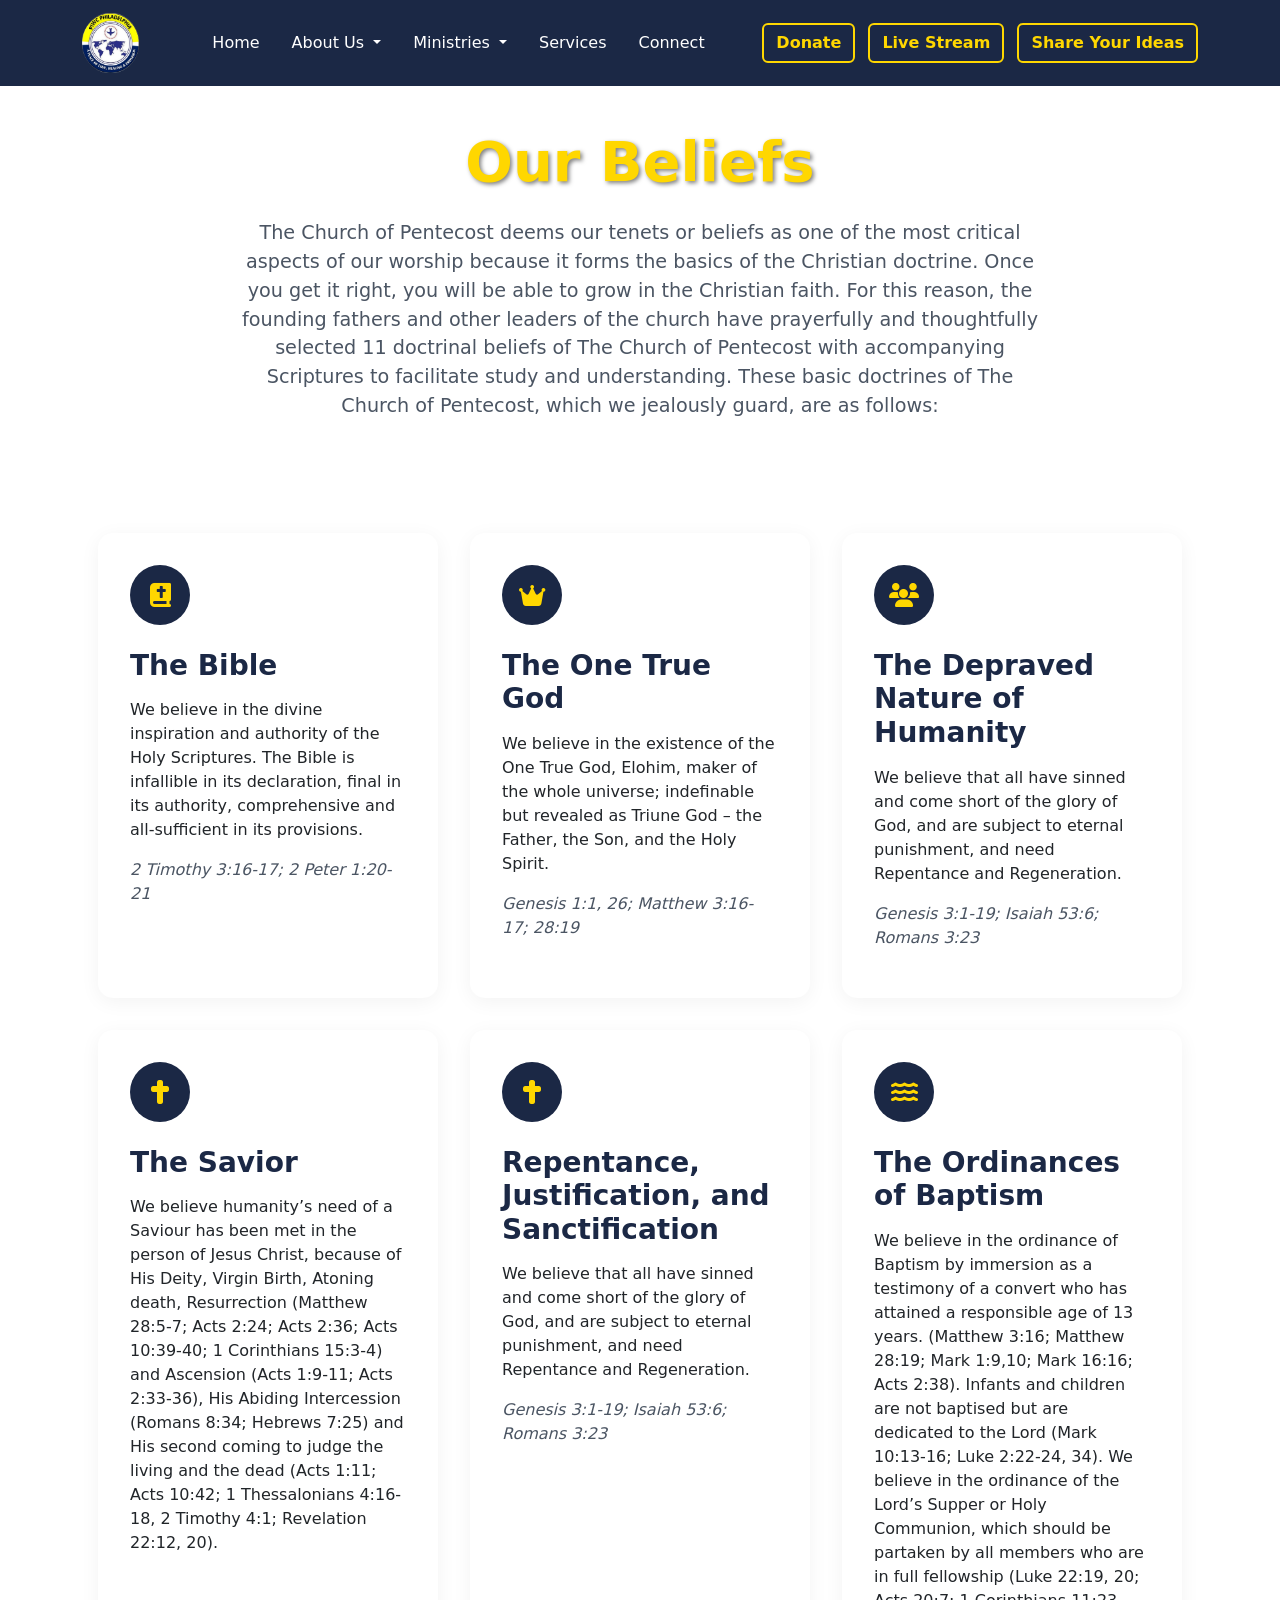
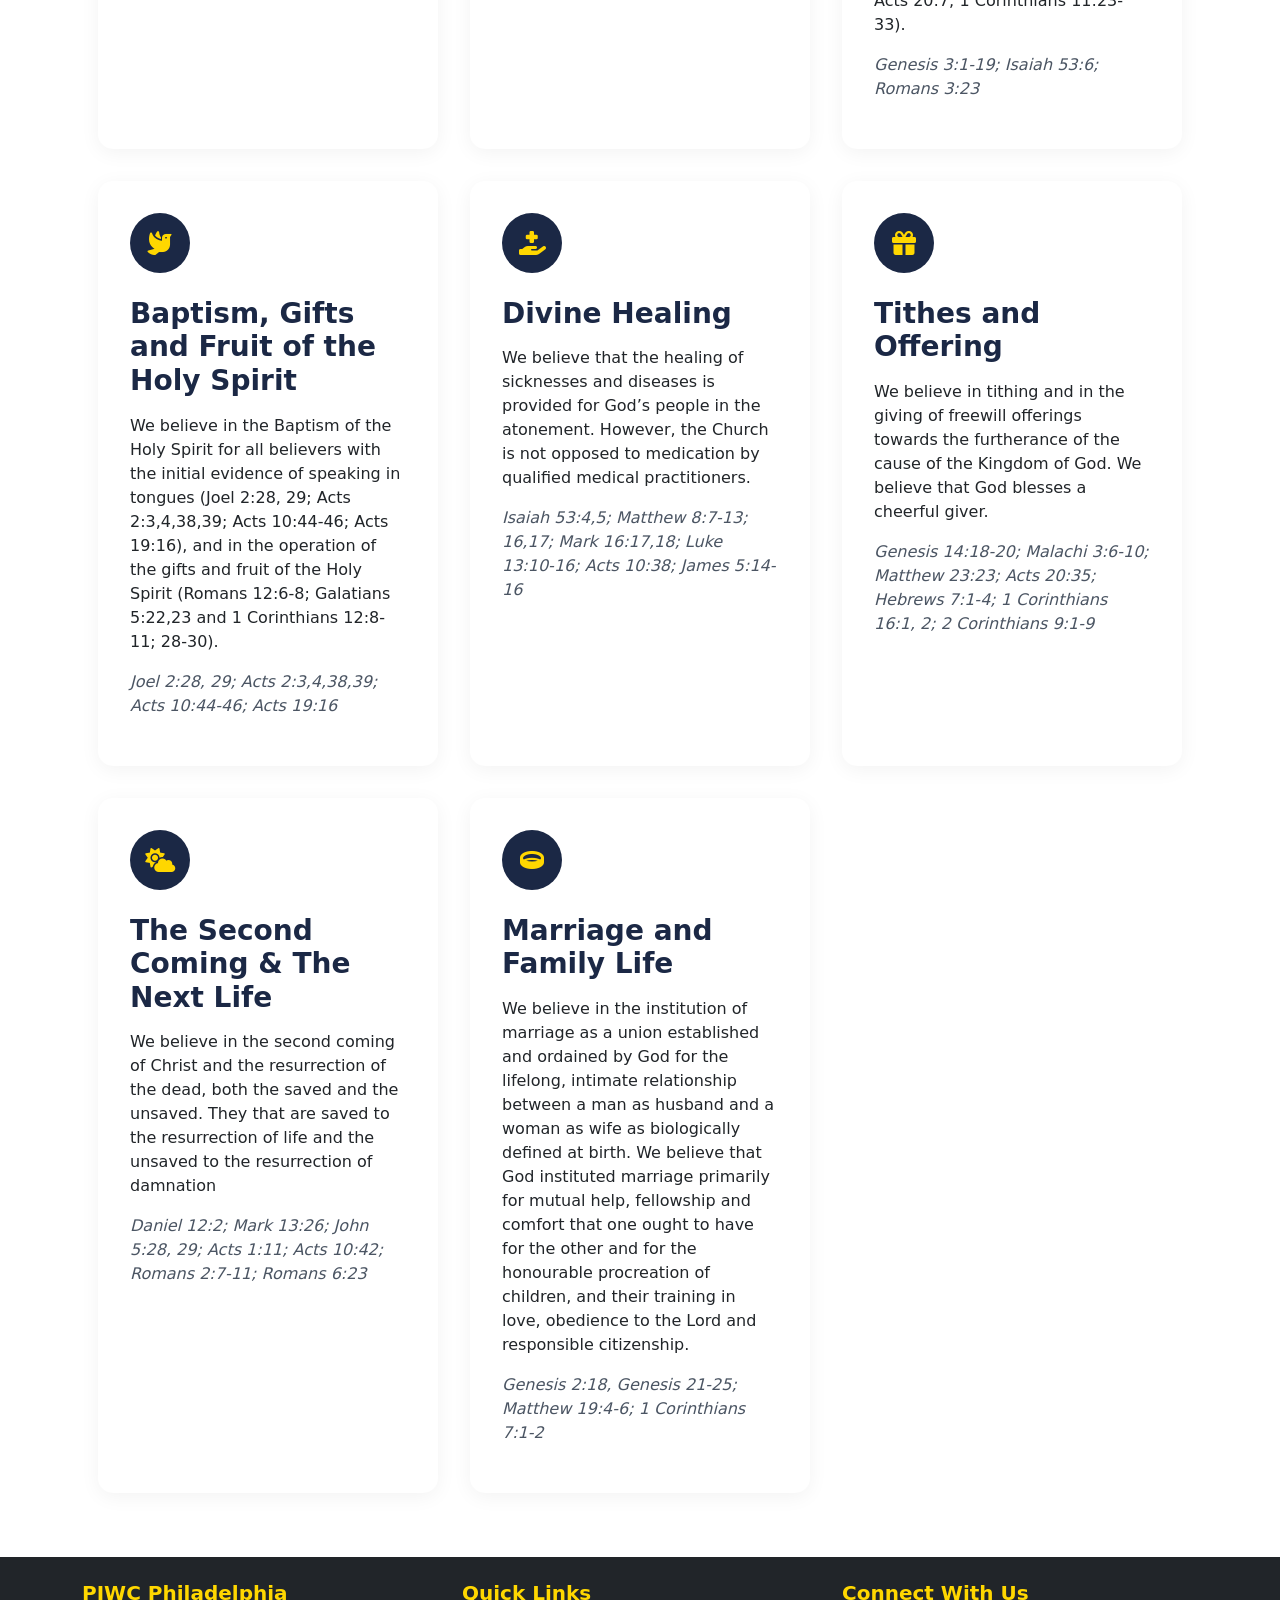
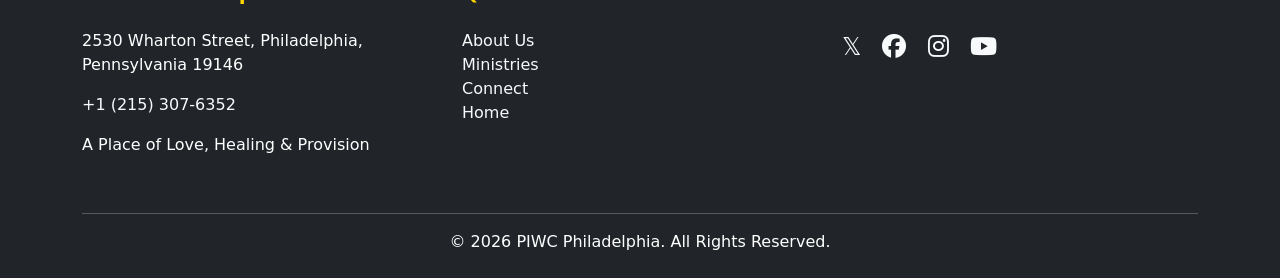
==== templates/beliefs.html @ d3ae9fb2 "Initial commit - philly website" ====
<!DOCTYPE html>
<html lang="en">
<head>
    <meta charset="UTF-8">
    <meta name="viewport" content="width=device-width, initial-scale=1.0">
    <title>Beliefs - PIWC Philadelphia</title>
    <link rel="stylesheet" href="../css/style.css">
    <link href="https://cdn.jsdelivr.net/npm/bootstrap@5.3.0/dist/css/bootstrap.min.css" rel="stylesheet">
    <link rel="stylesheet" href="https://cdnjs.cloudflare.com/ajax/libs/font-awesome/6.4.2/css/all.min.css">
</head>
<body>
    <div id="app"></div>

    <script src="../js/site-data.js"></script>
    <script src="../js/template-engine.js"></script>
    
    
    <script>
        document.addEventListener('DOMContentLoaded', function() {
            const app = document.getElementById('app');
            
            app.innerHTML = `
                ${TemplateEngine.renderNavigation(SITE_DATA.navigation, SITE_DATA.site)}
                
                ${TemplateEngine.renderPageHero('Our Beliefs', 'The Church of Pentecost deems our tenets or beliefs as one of the most critical aspects of our worship because it forms the basics of the Christian doctrine. Once you get it right, you will be able to grow in the Christian faith. For this reason, the founding fathers and other leaders of the church have prayerfully and thoughtfully selected 11 doctrinal beliefs of The Church of Pentecost with accompanying Scriptures to facilitate study and understanding. These basic doctrines of The Church of Pentecost, which we jealously guard, are as follows:')}
                
                <section class="py-5">
                    <div class="container">
                        <div class="beliefs-grid">
                            ${SITE_DATA.beliefs.map(belief => `
                                <div class="belief-card">
                                    <div class="belief-icon">
                                        <i class="${belief.icon}"></i>
                                    </div>
                                    <h3>${belief.title}</h3>
                                    <p>${belief.content}</p>
                                    <p class="belief-scripture"><em>${belief.scripture}</em></p>
                                </div>
                            `).join('')}
                        </div>
                    </div>
                </section>
                
                ${TemplateEngine.renderFooter(SITE_DATA.site, SITE_DATA.social)}
                ${TemplateEngine.renderSuggestionModal()}
            `;
        });
    </script>
    
    <script src="https://cdn.jsdelivr.net/npm/bootstrap@5.3.0/dist/js/bootstrap.bundle.min.js"></script>
   
</body>
</html>
---- css/style.css ----
:root {
  --primary-navy: #1B2845;
  --primary-gold: #ffd700;
  --secondary-blue: #3949ab;
  --secondary-yellow: #ffecb3;
  --white: #ffffff;
  --off-white: #f8f9fa;
  --gray-100: #f3f4f6;
  --gray-200: #e5e7eb;
  --gray-800: #1f2937;
  --text-primary: #1f2937;
  --text-secondary: #4b5563;
}

/* Navigation */
.navbar {
  background-color: var(--primary-navy);
  backdrop-filter: blur(10px);
  padding: 1rem 0;
  transition: all 0.3s ease;
}

.navbar.scrolled {
  padding: 0.5rem 0;
  box-shadow: 0 2px 10px rgba(0, 0, 0, 0.1);
}

.navbar-brand img {
  max-height: 60px;
  transition: all 0.3s ease;
}

.nav-link {
  color: var(--white) !important;
  font-weight: 500;
  padding: 0.5rem 1rem !important;
  transition: all 0.3s ease;
}

.nav-link:hover {
  color: var(--primary-gold) !important;
}

.btn-yellow {
  background-color: var(--primary-gold);
  color: var(--primary-navy);
  font-weight: 600;
  border: 2px solid var(--primary-gold);
}

.btn-outline-yellow {
  background-color: transparent;
  color: var(--primary-gold);
  font-weight: 600;
  border: 2px solid var(--primary-gold);
}

.btn-outline-yellow:hover {
  background-color: var(--primary-gold);
  color: var(--primary-navy);
}

/* Add some spacing for fixed navbar */
body {
  padding-top: 80px;
}

/* Hero Section home page*/
.hero {
  position: relative;
  height: 100vh;
  margin-top: -80px;
  /* Compensate for fixed navbar */
  overflow: hidden;
  /* Prevent any potential overflow */
}

.hero-slide {
  height: 100vh;
  background-size: cover;
  background-position: center;
  display: flex;
  align-items: center;
  justify-content: center;
}

.hero-content {
  max-width: 800px;
  padding: 2rem;
  text-align: center;
  color: var(--white);
  z-index: 2;
  text-shadow: 2px 2px 4px rgba(0, 0, 0, 0.3);
  position: relative;
  /* Ensure content stays above image */
}

.hero h1 {
  font-size: 3.5rem;
  margin-bottom: 1rem;
  font-weight: 700;
}

.hero p {
  font-size: 1.25rem;
  margin-bottom: 2rem;
}

.hero-buttons {
  margin-top: 2rem;
}

/* Carousel Controls Styling */
.carousel-control-prev,
.carousel-control-next {
  width: 5%;
  opacity: 0;
  transition: opacity 0.3s ease;
  background: linear-gradient(to right, rgba(26, 35, 126, 0.3), transparent);
}

.hero:hover .carousel-control-prev,
.hero:hover .carousel-control-next {
  opacity: 0.8;
}

.carousel-indicators {
  bottom: 40px;
}

.carousel-indicators button {
  width: 12px;
  height: 12px;
  border-radius: 50%;
  margin: 0 6px;
  background-color: var(--primary-gold);
  opacity: 0.5;
}

.carousel-indicators button.active {
  opacity: 1;
  background-color: var(--primary-gold);
}

/* Service Section */
.service-times-section {
  background-color: var(--off-white);
}

.service-times-section .section-title {
  color: var(--primary-navy);
  /* or var(--text-primary) for a different shade */
}

.service-time-card {
  background: var(--gray-800);
  border-radius: 15px;
  padding: 2rem;
  text-align: center;
  transition: all 0.3s ease;
  box-shadow: 0 4px 6px rgba(0, 0, 0, 0.1);
  height: 100%;
  display: flex;
  flex-direction: column;
  align-items: center;
}

.service-time-card:hover {
  transform: translateY(-5px);
  box-shadow: 0 8px 15px rgba(0, 0, 0, 0.1);
}

.service-info h3 {
  color: var(--primary-gold);
  font-size: 1.5rem;
  margin-bottom: 1rem;
  font-weight: 600;
}

.service-icon i {
  font-size: 2rem;
  color: var(--primary-gold);
  display: flex;
  margin-bottom: 1.5rem;
}

.time-location {
  margin-bottom: 1.5rem;
}

.time-location p {
  margin-bottom: 0.5rem;
  color: var(--secondary-yellow);
}

.time-location i {
  color: var(--primary-gold);
  margin-right: 0.5rem;
}

.service-time-card .btn {
  border-color: var(--primary-gold);
  color: var(--white);
  transition: all 0.3s ease;
}

.service-time-card .btn:hover {
  color: var(--off-white);
}

/* Live Stream Section Styles */
.live-stream-container {
  position: relative;
  width: 100%;
  padding-bottom: 56.25%;
  /* 16:9 Aspect Ratio */
  height: 0;
  overflow: hidden;
  border-radius: 8px;
  box-shadow: 0 5px 15px rgba(0, 0, 0, 0.1);
}

.live-stream-container iframe {
  position: absolute;
  top: 0;
  left: 0;
  width: 100%;
  height: 100%;
  border: none;
}

.live-stream-info {
  border-left: 4px solid var(--primary-gold);
}

.live-stream-info h3 {
  color: var(--secondary-blue);
  margin-bottom: 1rem;
}

.upcoming-stream h4 {
  color: var(--secondary-blue);
  font-size: 1.2rem;
  margin-bottom: 10px;
}

.upcoming-stream {
  background-color: #f8f9fa;
  padding: 15px;
  border-radius: 5px;
  border-left: 3px solid var(--primary-gold);
}

.stream-buttons {
  display: flex;
  flex-direction: column;
}

.stream-buttons .btn {
  margin-bottom: 10px;
}

@media (min-width: 768px) {
  .stream-buttons {
    flex-direction: row;
    gap: 10px;
  }

  .stream-buttons .btn {
    margin-bottom: 0;
  }
}

.is-live .live-stream-container {
  border: 3px solid #f44336;
}

.live-badge {
  position: absolute;
  top: 10px;
  right: 10px;
  background-color: #f44336;
  color: white;
  padding: 5px 10px;
  border-radius: 4px;
  font-weight: bold;
  z-index: 10;
  animation: pulse 2s infinite;
}

@keyframes pulse {
  0% {
    opacity: 1;
  }

  50% {
    opacity: 0.7;
  }

  100% {
    opacity: 1;
  }
}

/* Pastor Section Styles */
.pastor-section {
  background-color: var(--primary-navy);
  width: 100%;
  padding: 10px 0;
}

.section-title {
  color: var(--primary-gold);
  font-weight: 600;
  margin-bottom: 2rem;
}

.pastor-card {
  padding: 1.5rem;
  background: var(--off-white);
  border-radius: 1%;
  box-shadow: 0 4px 6px rgba(0, 0, 0, 0.1);
  transition: transform 0.3s ease;
  margin: 0 auto;
}

.pastor-card:hover {
  transform: translateY(-5px);
  box-shadow: 0 8px 15px rgba(0, 0, 0, 0.1);
}

.pastor-card img {
  max-width: 200px;
  height: auto;
  margin: 0 auto;
  box-shadow: 0 5px 15px rgba(0, 0, 0, 0.1);
  transition: transform 0.3s ease;
}

.pastor-card h3 {
  color: var(--primary-navy);
  margin: 1rem 0;
  font-weight: 600;
}

.pastor-card .lead {
  color: var(--text-secondary);
  font-size: 1.25rem;
  margin-bottom: 1rem;
}

.pastor-card .pastor-bio {
  color: var(--text-primary);
  line-height: 1.6;
}

/* Announcements & Events Section */
.announcements-section .section-title {
  color: var(--primary-gold);
  font-weight: 600;
}

.section-header {
    display: flex;
    justify-content: space-between;
    align-items: center;
    margin-bottom: 3rem;
}

.section-title {
    color: var(--primary-gold);
    font-weight: 600;
    font-size: 2.5rem;
    margin: 0;
}

/* Navigation Buttons */
.nav-buttons {
    display: flex;
    gap: 10px;
}

.nav-btn {
    width: 50px;
    height: 50px;
    border-radius: 50%;
    border: 2px solid #e0e0e0;
    background: var(--gray-800);
    cursor: pointer;
    display: flex;
    align-items: center;
    justify-content: center;
    transition: all 0.3s ease;
    font-size: 18px;
    color: #666;
}

.nav-btn:hover:not(:disabled) {
    background: var(--primary-gold);
    border-color: var(--secondary-blue);
    color: var(--primary-navy);
}

.nav-btn:disabled {
    opacity: 0.3;
    cursor: not-allowed;
}

/* Carousel Wrapper */
.carousel-wrapper {
    position: relative;
    overflow: hidden;
    margin-bottom: 30px;
}

.carousel-container {
    display: flex;
    gap: 30px;
    overflow-x: auto;
    scroll-behavior: smooth;
    scrollbar-width: none;
    -ms-overflow-style: none;
    padding: 10px 0;
}

.carousel-container::-webkit-scrollbar {
    display: none;
}

/* Event Card */
.event-card {
    flex: 0 0 400px;
    background: white;
    border-radius: 16px;
    overflow: hidden;
    box-shadow: 0 4px 20px rgba(0, 0, 0, 0.08);
    transition: transform 0.3s ease, box-shadow 0.3s ease;
    cursor: pointer;
}

.event-card:hover {
    transform: translateY(-8px);
    box-shadow: 0 8px 30px rgba(0, 0, 0, 0.15);
}

.event-image {
    position: relative;
    height: 500px;
    overflow: hidden;
    background: #e5e7eb;
}

.event-image img {
    width: 100%;
    height: 100%;
    object-fit: cover;
    transition: transform 0.3s ease;
}

.event-card:hover .event-image img {
    transform: scale(1.1);
}

.event-date {
    position: absolute;
    top: 20px;
    left: 20px;
    z-index: 2;
}

.date-box {
    background: var(--primary-navy);
    color: white;
    padding: 10px;
    border-radius: 10px;
    text-align: center;
    min-width: 80px;
    box-shadow: 0 4px 15px rgba(0, 0, 0, 0.2);
}

.date-box .month {
    display: block;
    font-size: 0.8rem;
    text-transform: uppercase;
    font-weight: 600;
    color: var(--primary-gold);
}

.date-box .day {
    display: block;
    font-size: 1.5rem;
    font-weight: 700;
    line-height: 1;
    margin-top: 4px;
}

.event-overlay {
    position: absolute;
    top: 0;
    left: 0;
    right: 0;
    bottom: 0;
    background: linear-gradient(to bottom, rgba(0, 0, 0, 0.1), rgba(0, 0, 0, 0.4));
}

.event-details {
    padding: 1.5rem;
}

.event-meta {
    display: flex;
    flex-direction: column;
    gap: 0.5rem;
    margin-bottom: 1rem;
    color: var(--text-secondary);
    font-size: 0.9rem;
}

.event-meta span {
    display: flex;
    align-items: center;
    gap: 0.5rem;
}

.event-meta i {
    color: var(--primary-gold);
    width: 20px;
}

.event-title {
    color: var(--primary-navy);
    font-size: 1.25rem;
    font-weight: 600;
    margin-bottom: 0.75rem;
    line-height: 1.4;
}

.event-description {
    color: var(--text-secondary);
    font-size: 0.95rem;
    line-height: 1.6;
    display: -webkit-box;
    -webkit-box-orient: vertical;
    overflow: hidden;
}

/* Footer */
.footer {
  background-color: var(--primary-navy);
  color: var(--secondary-yellow);
}

.footer h5 {
  color: var(--primary-gold);
  margin-bottom: 1.5rem;
  font-weight: 600;
}

.footer a {
  color: var(--off-white);
  text-decoration: none;
  transition: color 0.3s ease;
}

.footer a:hover {
  color: var(--primary-gold);
}
.social-links a {
  margin-right: 1rem;
  font-size: 1.5rem;
}

/* Social Media Icons in Footer */
.social-icons {
  list-style: none;
  padding: 0;
  margin: 0;
}

/* Navigation CTA Button */
.nav-cta .btn-yellow {
  background-color: var(--primary-gold);
  color: var(--primary-navy);
  font-weight: 600;
  border: 2px solid var(--primary-gold);
}

/* .nav-cta .btn-yellow:hover {
  background-color: var(--primary-navy);
  color: var(--primary-gold);
  border-color: var(--primary-gold);
} */

.nav-cta .btn-outline-yellow {
  background-color: transparent;
  color: var(--primary-gold);
  font-weight: 600;
  border: 2px solid var(--primary-gold);
}

.nav-cta .btn-outline-yellow:hover {
  background-color: var(--primary-gold);
  color: var(--primary-navy);
}

/* About Page Styles */

/* Beliefs Section */
.beliefs-grid {
  display: grid;
  grid-template-columns: repeat(auto-fit, minmax(300px, 1fr));
  gap: 2rem;
  padding: 1rem;
}

.belief-card {
  background: white;
  padding: 2rem;
  border-radius: 15px;
  box-shadow: 0 4px 20px rgba(0, 0, 0, 0.05);
  transition: transform 0.3s ease;
}
.belief-card:hover {
  transform: translateY(-5px);
}

.belief-icon {
  width: 60px;
  height: 60px;
  background: var(--primary-navy);
  color: var(--primary-gold);
  border-radius: 50%;
  display: flex;
  align-items: center;
  justify-content: center;
  font-size: 1.5rem;
  margin-bottom: 1.5rem;
}

.belief-card h3 {
  color: var(--primary-navy);
  margin-bottom: 1rem;
  font-weight: 600;
}

.belief-scripture {
  margin-top: 1rem;
  color: var(--text-secondary);
}

/* Core Values Section */
.coreValues-grid {
  display: grid;
  grid-template-columns: repeat(auto-fit, minmax(300px, 1fr));
  gap: 2rem;
  padding: 1rem;
}
.coreValues-card {
  background: white;
  padding: 2rem;
  border-radius: 15px;
  box-shadow: 0 4px 20px rgba(0, 0, 0, 0.05);
  transition: transform 0.3s ease;
}
.coreValues-card:hover {
  transform: translateY(-5px);
}

.coreValues-icon {
  width: 60px;
  height: 60px;
  background: var(--primary-navy);
  color: var(--primary-gold);
  border-radius: 50%;
  display: flex;
  align-items: center;
  justify-content: center;
  font-size: 1.5rem;
  margin-bottom: 1.5rem;
}

/* Service Section */
.service-card {
  background: var(--secondary-yellow);
  border-radius: 15px;
  padding: 2rem;
  text-align: center;
  transition: all 0.3s ease;
  box-shadow: 0 4px 6px rgba(0, 0, 0, 0.1);
  height: 100%;
  display: flex;
  flex-direction: column;
  align-items: center;
}

.service-card:hover {
  transform: translateY(-5px);
  box-shadow: 0 8px 24px rgba(0, 0, 0, 0.1);
}

/* About Dropdown Styles */
.dropdown-menu {
  background: var(--off-white);
  border: none;
  border-radius: 10px;
  box-shadow: 0 4px 20px rgba(0, 0, 0, 0.1);
  padding: 1rem 0;
}

.dropdown-item {
  color: var(--text-primary);
  padding: 0.75rem 1.5rem;
  font-weight: 500;
  transition: all 0.3s ease;
}

.dropdown-item:hover {
  background-color: var(--off-white);
  color: var(--primary-navy);
  padding-left: 2rem;
}

.dropdown-toggle::after {
  transition: transform 0.3s ease;
}

.show .dropdown-toggle::after {
  transform: rotate(180deg);
}

/* Ministry Leaders Section */
.leader-card {
    background: white;
    border-radius: 15px;
    overflow: hidden;
    box-shadow: 0 5px 15px rgba(0, 0, 0, 0.1);
    transition: transform 0.3s ease;
    height: 100%;
}

.leader-card:hover {
    transform: translateY(-5px);
    box-shadow: 0 15px 30px rgba(0, 0, 0, 0.15);
}

.leader-img-wrapper {
    height: 280px;
    overflow: hidden;
}

.leader-img {
    width: 100%;
    height: 100%;
    object-fit: cover;
}

.leader-info {
    padding: 1.5rem;
    text-align: center;
}

.leader-name {
    color: var(--primary-navy);
    font-weight: 600;
    margin-bottom: 0.5rem;
    font-size: 1.3rem;
}

.leader-position {
    color: var(--secondary-blue);
    font-size: 1rem;
    margin-bottom: 1rem;
}

.leader-bio {
    color: var(--text-secondary);
    font-size: 0.95rem;
    line-height: 1.6;
}

/* Ministry Hero Section */
.hero-section {
    background-size: cover;
    background-position: center;
    color: white;
    position: relative;
    overflow: hidden;
    margin-bottom: 0;
    min-height: 400px;
    display: flex;
    align-items: center;
}

.hero-content {
    position: relative;
    z-index: 1;
}

.hero-title {
    color: #ffd700;
    font-weight: 800;
    font-size: 3.5rem;
    margin-bottom: 1rem;
    text-shadow: 2px 2px 4px rgba(0, 0, 0, 0.5);
}

.hero-text {
    color: var(--text-secondary);
    font-size: 1.2rem;
    max-width: 800px;
    margin: 0 auto;
}

/* Activity Feed Styles */
.activity-item {
    padding: 1rem;
    background: #f8f9fa;
    border-radius: 10px;
    transition: all 0.3s ease;
    display: flex;
    align-items: center;
}

.activity-item:hover {
    background: #e9ecef;
    transform: translateX(5px);
}

.activity-item i {
    color: var(--primary-gold);
    font-size: 1.2rem;
}

/* Mission & Vision Cards */
.mission-vision-section {
    background-color: var(--light);
    padding: 80px 0;
    position: relative;
}

.mission-vision-card {
    background: white;
    border-radius: 10px;
    box-shadow: 0 10px 30px rgba(0, 0, 0, 0.05);
    height: 100%;
    transition: all 0.3s ease;
    border: none;
    overflow: hidden;
}

.mission-vision-card:hover {
    transform: translateY(-5px);
    box-shadow: 0 15px 35px rgba(0, 0, 0, 0.1);
}

.card-icon {
    font-size: 40px;
    color: var(--primary-gold);
    margin-bottom: 20px;
}

/* Leadership Team Section */
.leadership-card {
    background: white;
    border-radius: 15px;
    overflow: hidden;
    box-shadow: 0 4px 15px rgba(0, 0, 0, 0.08);
    transition: transform 0.3s ease, box-shadow 0.3s ease;
    height: 100%;
}

.leadership-card:hover {
    transform: translateY(-5px);
    box-shadow: 0 8px 25px rgba(0, 0, 0, 0.12);
}

.leadership-image {
    width: 100%;
    height: 280px;
    overflow: hidden;
    background: #f8f9fa;
}

.leadership-image img {
    width: 100%;
    height: 100%;
    object-fit: cover;
}

.leadership-info {
    padding: 1.5rem;
    text-align: center;
}

.leader-name {
    color: #1B2845;
    font-size: 1.1rem;
    font-weight: 600;
    margin-bottom: 0.5rem;
}

.leader-position {
    color: #3949ab;
    font-size: 0.95rem;
    font-weight: 500;
    margin-bottom: 0;
}

/* ==================== HISTORY PAGE STYLES ==================== */

/* History Timeline Container */
.history-timeline {
    position: relative;
    max-width: 1200px;
    margin: 0 auto;
    padding: 2rem 0;
}

/* Timeline Center Line */
.history-timeline::before {
    content: '';
    position: absolute;
    left: 50%;
    top: 0;
    bottom: 0;
    width: 3px;
    background: linear-gradient(to bottom, var(--primary-color, #8B4513), var(--secondary-color, #CD853F));
    transform: translateX(-50%);
    z-index: 1;
}

/* Timeline Item */
.timeline-item {
    position: relative;
    margin-bottom: 4rem;
    width: 100%;
    opacity: 0;
    animation: fadeInUp 0.8s ease-out forwards;
}

.timeline-item:nth-child(1) { animation-delay: 0.2s; }
.timeline-item:nth-child(2) { animation-delay: 0.4s; }
.timeline-item:nth-child(3) { animation-delay: 0.6s; }
.timeline-item:nth-child(4) { animation-delay: 0.8s; }
.timeline-item:nth-child(5) { animation-delay: 1s; }

/* Timeline Content */
.timeline-content {
    position: relative;
    background: #fff;
    padding: 2rem;
    border-radius: 8px;
    box-shadow: 0 4px 20px rgba(0, 0, 0, 0.1);
    width: 45%;
    transition: transform 0.3s ease, box-shadow 0.3s ease;
}

.timeline-content:hover {
    transform: translateY(-5px);
    box-shadow: 0 8px 30px rgba(0, 0, 0, 0.15);
}

/* Left Side Items */
.timeline-left .timeline-content {
    margin-left: 0;
    margin-right: auto;
}

/* Right Side Items */
.timeline-right .timeline-content {
    margin-left: auto;
    margin-right: 0;
}

/* Timeline Year Badge */
.timeline-year {
    position: absolute;
    left: 50%;
    top: 2rem;
    transform: translateX(-50%);
    width: 80px;
    height: 80px;
    background: linear-gradient(135deg, var(--primary-color, #8B4513), var(--secondary-color, #CD853F));
    border-radius: 50%;
    display: flex;
    align-items: center;
    justify-content: center;
    font-size: 1.25rem;
    font-weight: 700;
    color: white;
    box-shadow: 0 4px 15px rgba(0, 0, 0, 0.2);
    border: 4px solid #fff;
    z-index: 10;
}

.timeline-left .timeline-year {
    left: calc(100% + 2.5rem);
}

.timeline-right .timeline-year {
    right: calc(100% + 2.5rem);
    left: auto;
}

/* Timeline Image */
.timeline-image {
    width: 100%;
    height: 200px;
    object-fit: cover;
    border-radius: 6px;
    margin-bottom: 1.5rem;
}

/* Timeline Content Text */
.timeline-content h3 {
    font-size: 1.75rem;
    font-weight: 700;
    color: var(--primary-color, #8B4513);
    margin-bottom: 1rem;
}

.timeline-content p {
    font-size: 1.05rem;
    line-height: 1.7;
    color: #333;
    margin-bottom: 0;
}

/* Fade In Animation */
@keyframes fadeInUp {
    from {
        opacity: 0;
        transform: translateY(40px);
    }
    to {
        opacity: 1;
        transform: translateY(0);
    }
}

/* ==================== RESPONSIVE DESIGN ==================== */

/* Large Tablets and Small Desktops (992px - 1199px) */
@media (max-width: 1199px) {
  .hero h1 {
    font-size: 3rem;
  }
  
  .hero p {
    font-size: 1.1rem;
  }
  
  .hero-title {
    font-size: 3rem;
  }
  
  .section-title {
    font-size: 2.2rem;
  }
  
  .event-card {
    flex: 0 0 350px;
  }
  
  .event-image {
    height: 400px;
  }
}

/* Tablets (768px - 991px) */
@media (max-width: 991px) {
  body {
    padding-top: 70px;
  }
  
  .navbar-brand img {
    max-height: 50px;
  }
  
  .hero {
    height: 80vh;
    margin-top: -70px;
  }
  
  .hero-slide {
    height: 80vh;
  }
  
  .hero h1 {
    font-size: 2.5rem;
  }
  
  .hero p {
    font-size: 1rem;
  }
  
  .hero-title {
    font-size: 2.5rem;
  }
  
  .hero-text {
    font-size: 1.1rem;
  }
  
  .section-title {
    font-size: 2rem;
  }
  
  .section-header {
    flex-direction: column;
    gap: 1.5rem;
    align-items: flex-start;
  }
  
  .nav-buttons {
    align-self: flex-end;
  }
  
  .event-card {
    flex: 0 0 320px;
  }
  
  .event-image {
    height: 350px;
  }
  
  .beliefs-grid,
  .coreValues-grid {
    grid-template-columns: repeat(auto-fit, minmax(250px, 1fr));
    gap: 1.5rem;
  }
  
  .timeline-content {
    width: 48%;
  }
  
  .timeline-year {
    width: 70px;
    height: 70px;
    font-size: 1.1rem;
  }
  
  .leader-img-wrapper,
  .leadership-image {
    height: 240px;
  }
  
  .carousel-control-prev,
  .carousel-control-next {
    width: 8%;
  }
}

/* Mobile Landscape and Small Tablets (576px - 767px) */
@media (max-width: 767px) {
  body {
    padding-top: 60px;
  }
  
  .navbar {
    padding: 0.5rem 0;
  }
  
  .navbar-brand img {
    max-height: 40px;
  }
  
  .nav-link {
    padding: 0.5rem 0 !important;
  }
  
  .hero {
    height: 70vh;
    margin-top: -60px;
  }
  
  .hero-slide {
    height: 70vh;
  }
  
  .hero-content {
    padding: 1.5rem;
  }
  
  .hero h1 {
    font-size: 2rem;
  }
  
  .hero p {
    font-size: 0.95rem;
    margin-bottom: 1.5rem;
  }
  
  .hero-buttons .btn {
    display: block;
    width: 100%;
    margin-bottom: 0.75rem;
  }
  
  .hero-title {
    font-size: 2rem;
  }
  
  .hero-text {
    font-size: 1rem;
  }
  
  .hero-section {
    padding: 80px 0;
    min-height: 300px;
  }
  
  .section-title {
    font-size: 1.75rem;
    margin-bottom: 1.5rem;
  }
  
  .service-time-card,
  .service-card {
    margin-bottom: 1.5rem;
    padding: 1.5rem;
  }
  
  .service-info h3 {
    font-size: 1.25rem;
  }
  
  .pastor-section {
    text-align: center;
  }
  
  .pastor-card {
    margin-bottom: 2rem;
    padding: 1.25rem;
  }
  
  .pastor-card img {
    max-width: 180px;
    margin-bottom: 1rem;
  }
  
  .pastor-card .lead {
    font-size: 1.1rem;
  }
  
  .section-header {
    margin-bottom: 2rem;
  }
  
  .nav-btn {
    width: 40px;
    height: 40px;
    font-size: 16px;
  }
  
  .event-card {
    flex: 0 0 280px;
  }
  
  .event-image {
    height: 300px;
  }
  
  .event-details {
    padding: 1.25rem;
  }
  
  .event-title {
    font-size: 1.1rem;
  }
  
  .date-box {
    min-width: 70px;
    padding: 8px;
  }
  
  .date-box .month {
    font-size: 0.7rem;
  }
  
  .date-box .day {
    font-size: 1.3rem;
  }
  
  .live-stream-info {
    margin-top: 2rem;
    border-left: none;
    border-top: 4px solid var(--primary-gold);
    padding-top: 1.5rem;
  }
  
  .footer {
    text-align: center;
  }
  
  .footer .col-md-4 {
    margin-bottom: 2rem;
  }
  
  .social-links a {
    margin: 0 0.5rem;
  }
  
  .beliefs-grid,
  .coreValues-grid {
    grid-template-columns: 1fr;
    gap: 1.25rem;
    padding: 0.5rem;
  }
  
  .belief-card,
  .coreValues-card {
    padding: 1.5rem;
  }
  
  .belief-icon,
  .coreValues-icon {
    width: 50px;
    height: 50px;
    font-size: 1.25rem;
    margin-bottom: 1rem;
  }
  
  .leader-card,
  .leadership-card {
    margin-bottom: 1.5rem;
  }
  
  .leader-img-wrapper,
  .leadership-image {
    height: 220px;
  }
  
  .leader-info,
  .leadership-info {
    padding: 1.25rem;
  }
  
  .leader-name {
    font-size: 1.15rem;
  }
  
  .leader-position {
    font-size: 0.9rem;
  }
  
  .leader-bio {
    font-size: 0.9rem;
  }
  
  /* History Timeline Mobile */
  .history-timeline::before {
    left: 30px;
  }
  
  .timeline-content {
    width: calc(100% - 80px);
    margin-left: 80px !important;
    margin-right: 0 !important;
  }
  
  .timeline-year {
    left: 30px !important;
    right: auto !important;
    top: 1.5rem;
    width: 60px;
    height: 60px;
    font-size: 1rem;
    transform: translateX(-50%);
  }
  
  .timeline-content h3 {
    font-size: 1.5rem;
  }
  
  .timeline-content p {
    font-size: 1rem;
  }
  
  .service-banner .btn {
    margin-top: 1rem;
  }
  
  .mission-vision-section {
    padding: 60px 0;
  }
  
  .card-icon {
    font-size: 32px;
  }
  
  .carousel-indicators {
    bottom: 20px;
  }
  
  .carousel-indicators button {
    width: 10px;
    height: 10px;
    margin: 0 4px;
  }
}

/* Mobile Portrait (up to 575px) */
@media (max-width: 575px) {
  .hero h1 {
    font-size: 1.75rem;
  }
  
  .hero p {
    font-size: 0.9rem;
  }
  
  .hero-title {
    font-size: 1.75rem;
  }
  
  .hero-text {
    font-size: 0.95rem;
  }
  
  .section-title {
    font-size: 1.5rem;
  }
  
  .event-card {
    flex: 0 0 260px;
  }
  
  .event-image {
    height: 260px;
  }
  
  .event-details {
    padding: 1rem;
  }
  
  .event-title {
    font-size: 1rem;
  }
  
  .event-meta {
    font-size: 0.85rem;
  }
  
  .date-box {
    min-width: 60px;
  }
  
  .nav-btn {
    width: 36px;
    height: 36px;
    font-size: 14px;
  }
  
  .service-time-card,
  .service-card,
  .pastor-card,
  .belief-card,
  .coreValues-card {
    padding: 1.25rem;
  }
  
  .pastor-card img {
    max-width: 160px;
  }
  
  .timeline-content {
    padding: 1.5rem;
  }
  
  .timeline-image {
    height: 150px;
  }
  
  .timeline-content h3 {
    font-size: 1.35rem;
  }
  
  .timeline-content p {
    font-size: 0.95rem;
  }
  
  .hero-section {
    padding: 60px 0;
    min-height: 250px;
  }
  
  .leader-img-wrapper,
  .leadership-image {
    height: 200px;
  }
  
  .mission-vision-section {
    padding: 50px 0;
  }
  
  .card-icon {
    font-size: 28px;
    margin-bottom: 15px;
  }
}

/* Extra Small Devices (up to 375px) */
@media (max-width: 375px) {
  .hero h1,
  .hero-title {
    font-size: 1.5rem;
  }
  
  .section-title {
    font-size: 1.35rem;
  }
  
  .event-card {
    flex: 0 0 240px;
  }
  
  .event-image {
    height: 240px;
  }
  
  .pastor-card img {
    max-width: 140px;
  }
  
  .nav-btn {
    width: 32px;
    height: 32px;
    font-size: 12px;
  }
}

/* Landscape Orientation Adjustments */
@media (max-height: 600px) and (orientation: landscape) {
  .hero,
  .hero-slide {
    height: 100vh;
  }
  
  .hero h1 {
    font-size: 2rem;
    margin-bottom: 0.5rem;
  }
  
  .hero p {
    font-size: 0.9rem;
    margin-bottom: 1rem;
  }
  
  .hero-buttons {
    margin-top: 1rem;
  }
  
  .hero-section {
    padding: 60px 0;
    min-height: 250px;
  }
}

/* Touch Device Hover Effects Override */
@media (hover: none) and (pointer: coarse) {
  .service-time-card:hover,
  .event-card:hover,
  .belief-card:hover,
  .coreValues-card:hover,
  .leader-card:hover,
  .leadership-card:hover,
  .pastor-card:hover,
  .mission-vision-card:hover {
    transform: none;
  }
  
  .event-card:hover .event-image img {
    transform: none;
  }
}

/* Print Styles */
@media print {
  body {
    padding-top: 0;
  }
  
  .navbar,
  .hero-buttons,
  .nav-buttons,
  .footer,
  .carousel-control-prev,
  .carousel-control-next,
  .carousel-indicators {
    display: none !important;
  }
  
  .hero,
  .hero-slide,
  .hero-section {
    height: auto;
    min-height: auto;
    page-break-inside: avoid;
  }
  
  .event-card,
  .leader-card,
  .leadership-card,
  .belief-card,
  .coreValues-card {
    page-break-inside: avoid;
    box-shadow: none;
    border: 1px solid #ddd;
  }
}
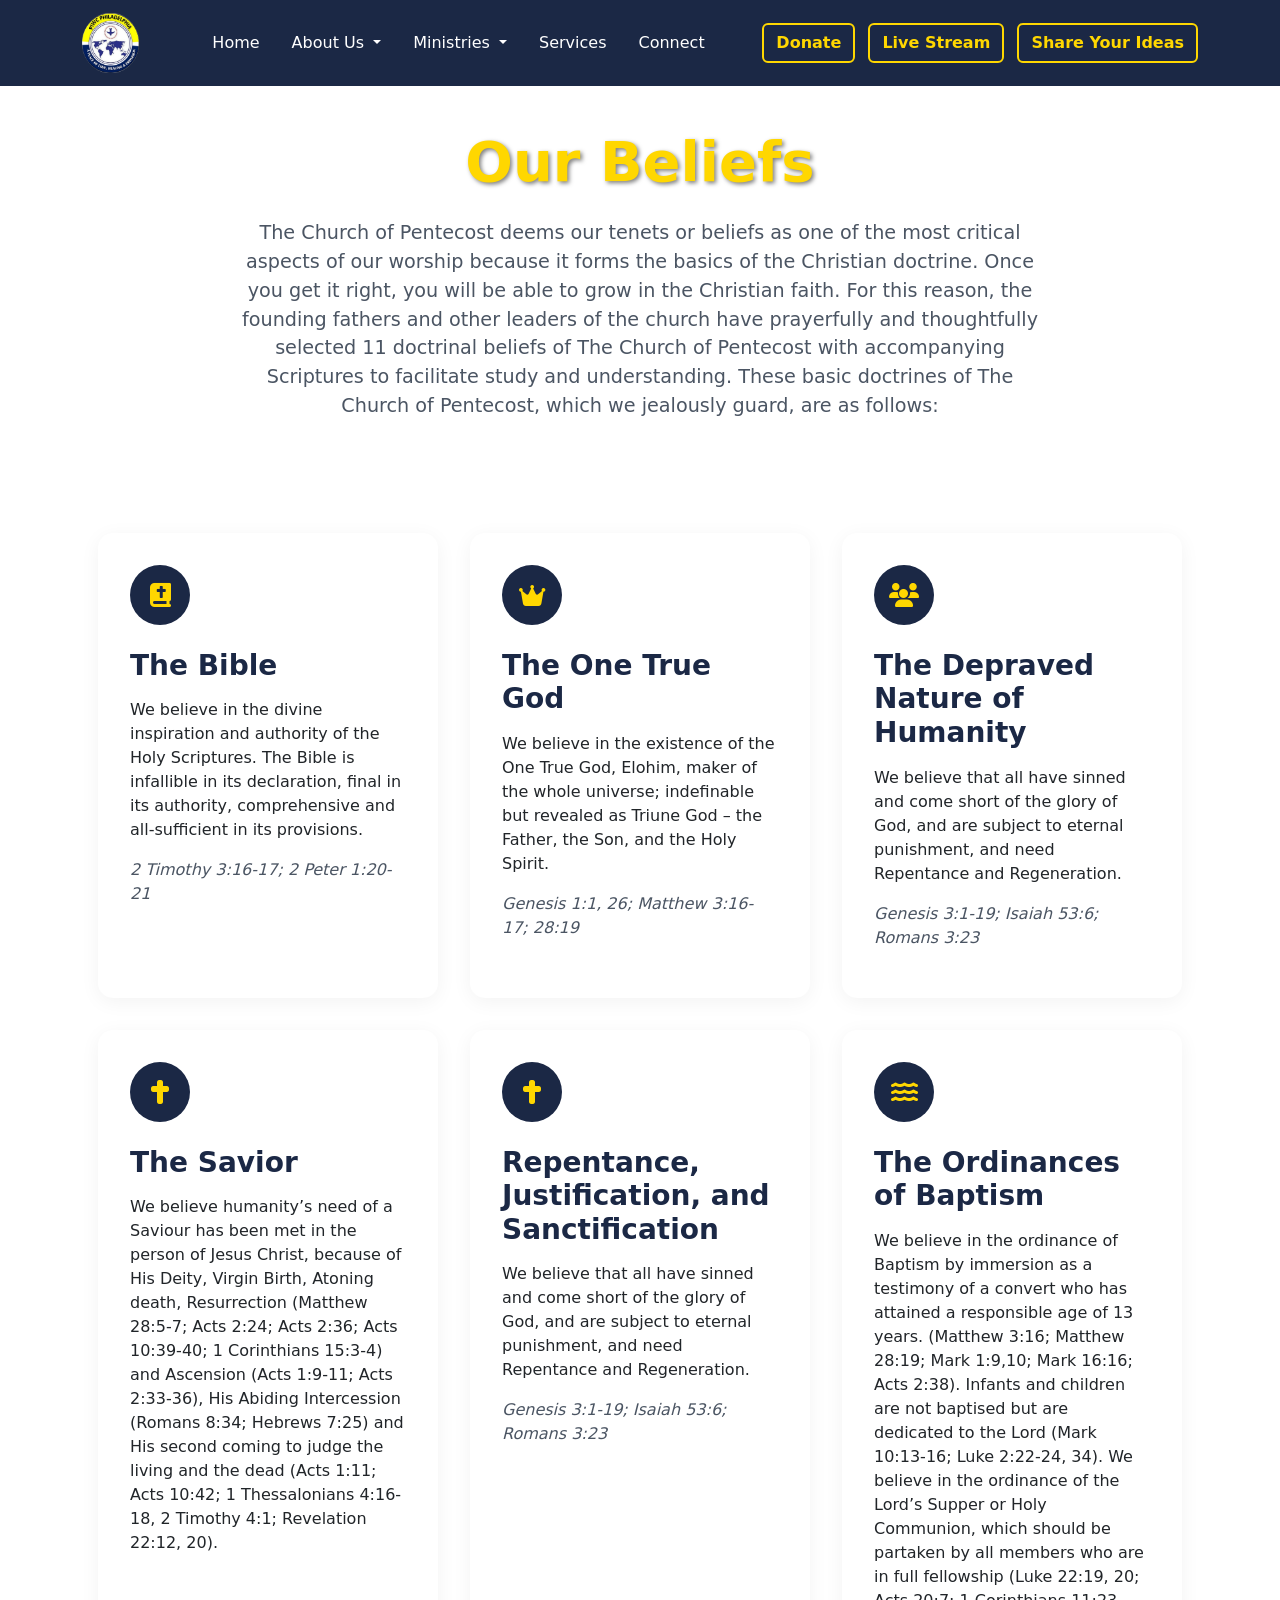
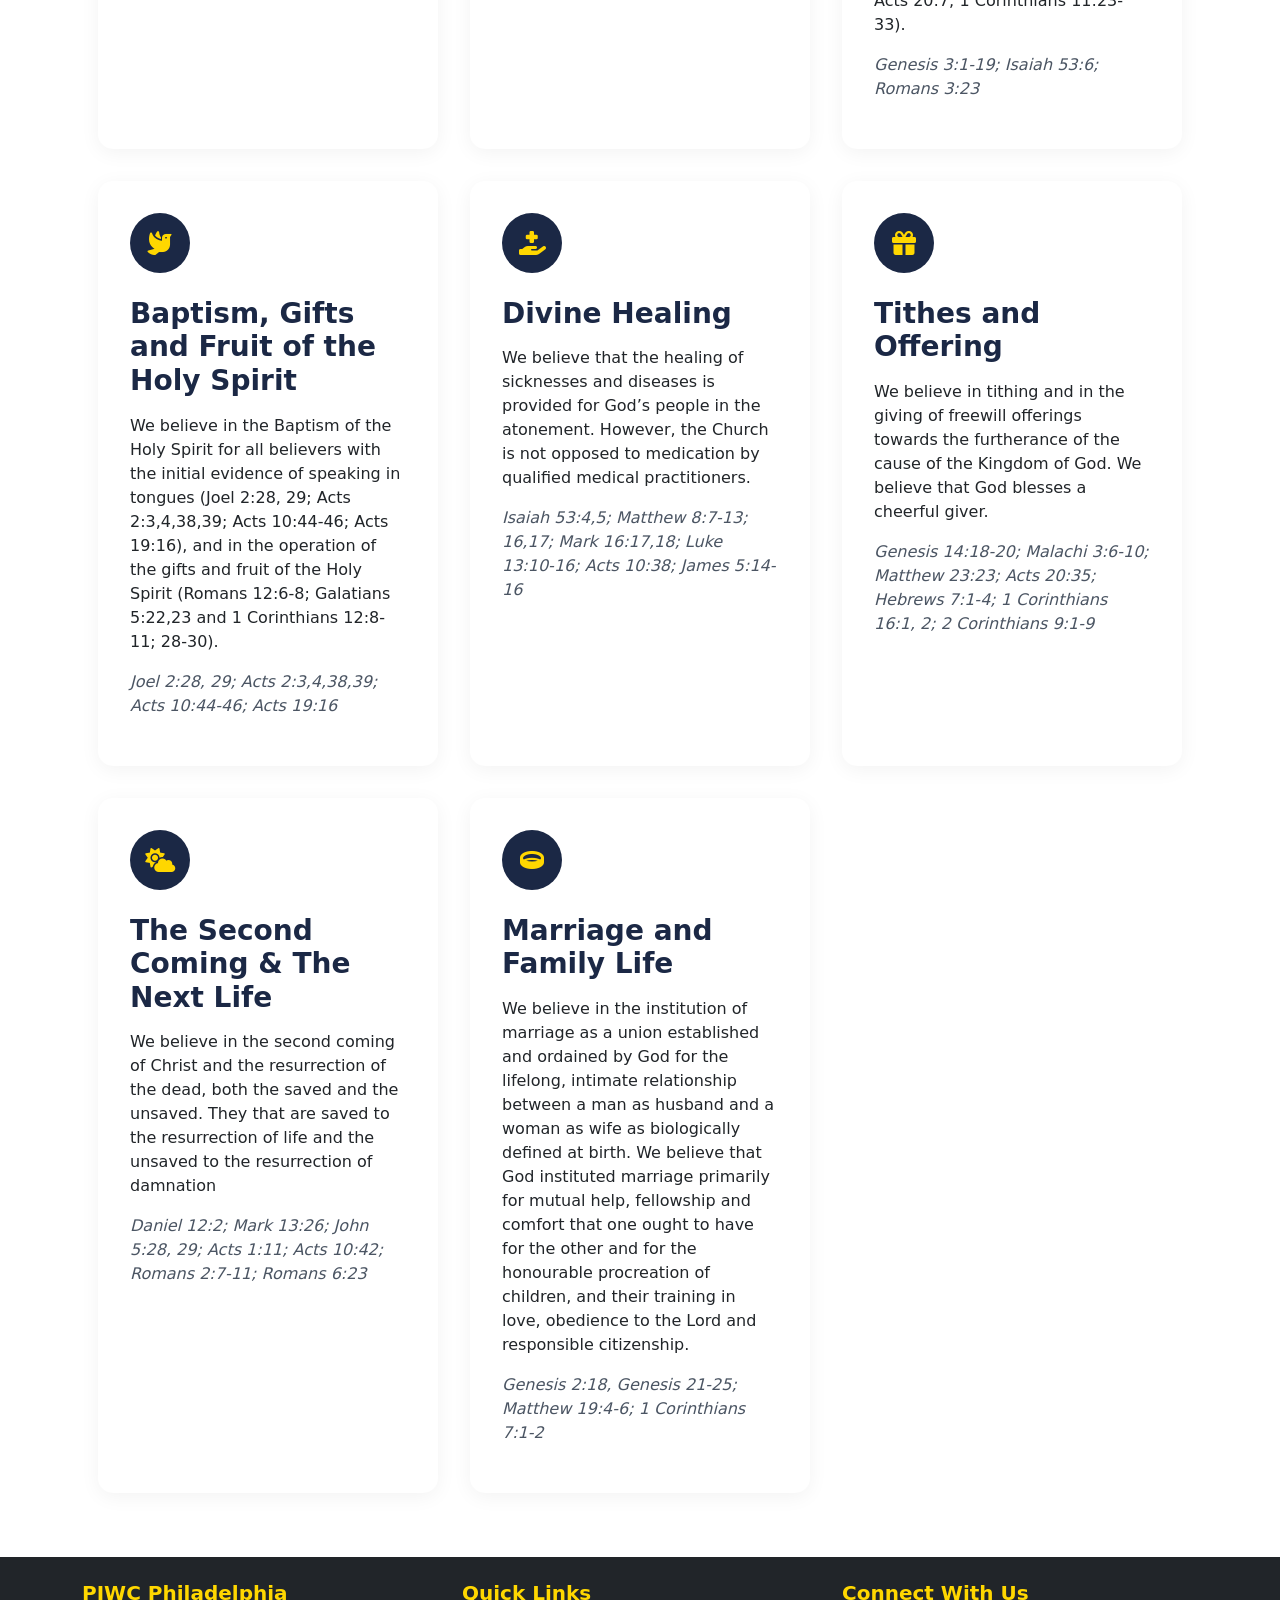
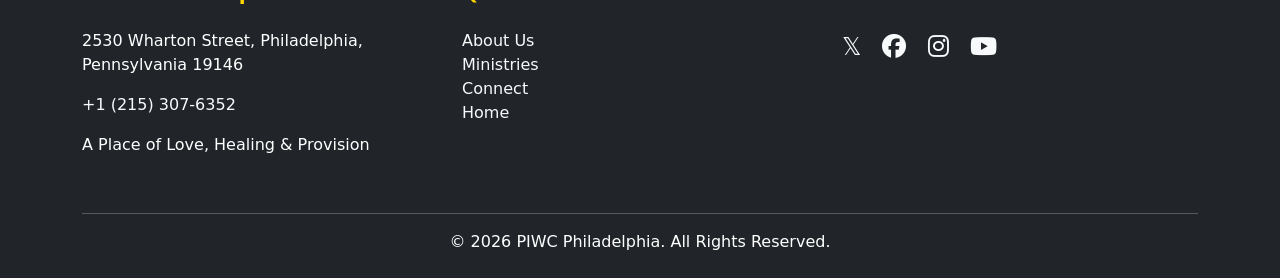
==== commit d8960b8f: "website optimization" ====
--- a/templates/beliefs.html
+++ b/templates/beliefs.html
@@ -7,6 +7,12 @@
     <link rel="stylesheet" href="../css/style.css">
     <link href="https://cdn.jsdelivr.net/npm/bootstrap@5.3.0/dist/css/bootstrap.min.css" rel="stylesheet">
     <link rel="stylesheet" href="https://cdnjs.cloudflare.com/ajax/libs/font-awesome/6.4.2/css/all.min.css">
+
+    <!--Favicon-->
+    <link rel="apple-touch-icon" sizes="180x180" href="/apple-touch-icon.png">
+    <link rel="icon" type="image/png" sizes="32x32" href="/favicon-32x32.png">
+    <link rel="icon" type="image/png" sizes="16x16" href="/favicon-16x16.png">
+    <link rel="manifest" href="/site.webmanifest">
 </head>
 <body>
     <div id="app"></div>
--- a/css/style.css
+++ b/css/style.css
@@ -1608,4 +1608,20 @@
     box-shadow: none;
     border: 1px solid #ddd;
   }
-}+}
+
+/* ============================================
+   ALERT NOTIFICATION SYSTEM
+   Modern toast-style alerts
+   ============================================ */
+
+.site-alert {
+    position: sticky;
+    top: 0;
+    z-index: 1050;
+    font-weight: 500;
+}
+
+.site-alert i {
+    color: inherit;
+}
